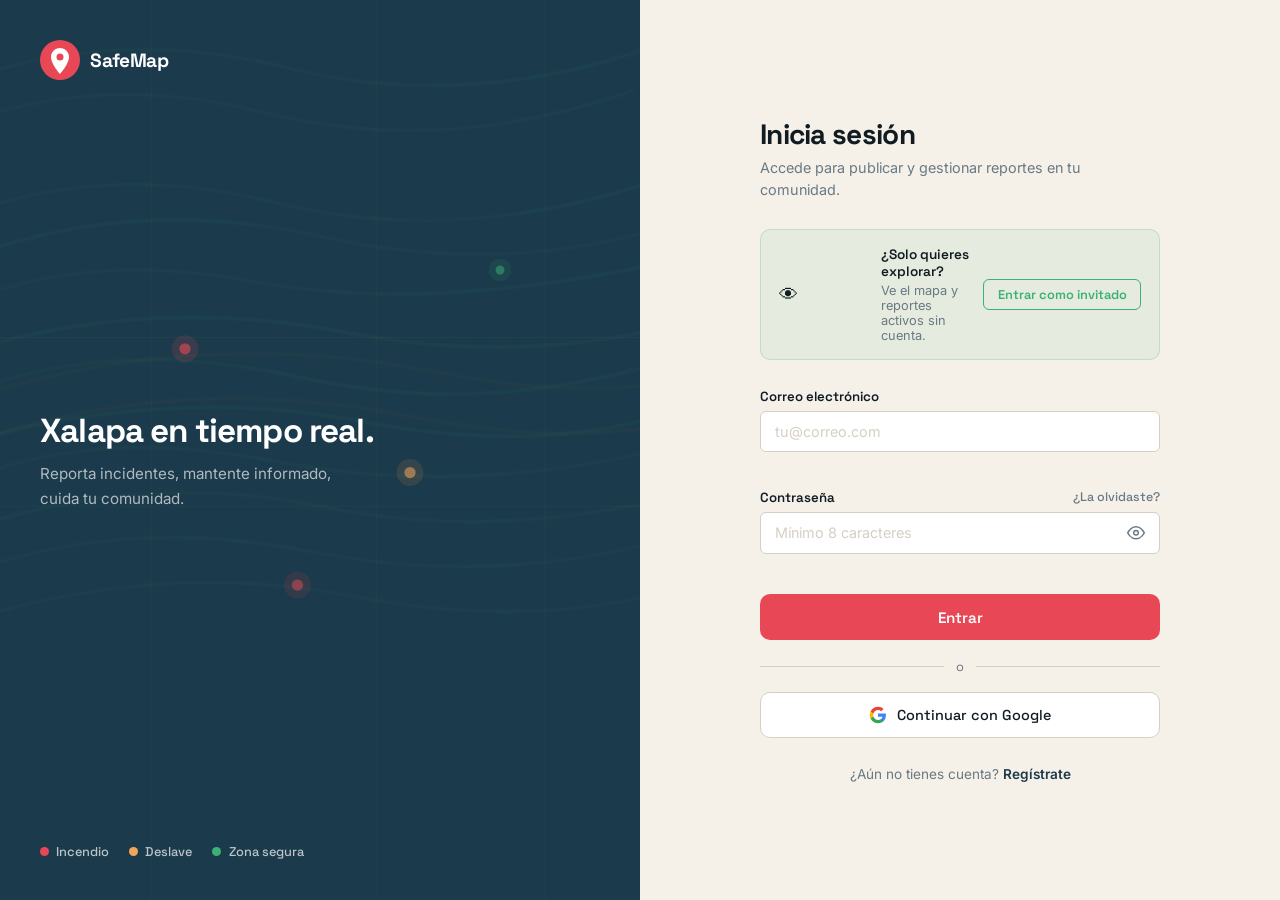
==== index.html @ 382a5846 "Primer commit: proyecto SafeMap" ====
<!DOCTYPE html>
<html lang="es">
<head>
  <meta charset="UTF-8" />
  <meta name="viewport" content="width=device-width, initial-scale=1.0" />
  <title>SafeMap — Xalapa</title>
  <link rel="preconnect" href="https://fonts.googleapis.com" />
  <link rel="preconnect" href="https://fonts.gstatic.com" crossorigin />
  <link href="https://fonts.googleapis.com/css2?family=Space+Grotesk:wght@400;500;600;700&family=Inter:wght@400;500&display=swap" rel="stylesheet" />
  <style>
:root{--navy:#1B3A4B;--sand:#F5F0E8;--alert:#E84855;--safe:#3BB273;--warn:#F2A65A;--moss:#6B8F71;--ink:#111C22;--muted:#697A84;--border:#D6CFC4;--white:#FFFFFF;--radius-sm:6px;--radius-md:10px;--radius-lg:16px;--font-ui:'Space Grotesk',system-ui,sans-serif;--font-body:'Inter',system-ui,sans-serif;--shadow-card:0 2px 12px rgba(27,58,75,.10),0 1px 3px rgba(27,58,75,.06)}
*,*::before,*::after{box-sizing:border-box;margin:0;padding:0}
html{font-size:16px;-webkit-font-smoothing:antialiased}
body{font-family:var(--font-body);background:var(--sand);color:var(--ink);min-height:100vh}
.auth-layout{display:grid;grid-template-columns:1fr 1fr;min-height:100vh}
.map-panel{position:relative;background:var(--navy);overflow:hidden;display:flex;flex-direction:column;justify-content:space-between;padding:2.5rem}
.map-bg{position:absolute;inset:0}
.topo-lines{width:100%;height:100%;object-fit:cover}
.map-panel-content{position:relative;z-index:1;display:flex;flex-direction:column;justify-content:space-between;height:100%;gap:2rem}
.brand-mark{display:flex;align-items:center;gap:.65rem}
.brand-name{font-family:var(--font-ui);font-weight:700;font-size:1.2rem;letter-spacing:-.02em;color:var(--white)}
.panel-tagline{flex:1;display:flex;flex-direction:column;justify-content:center;gap:.75rem}
.panel-tagline h1{font-family:var(--font-ui);font-size:clamp(1.8rem,2.6vw,2.6rem);font-weight:700;color:var(--white);line-height:1.15;letter-spacing:-.025em;max-width:18ch}
.panel-tagline p{font-size:.95rem;color:rgba(255,255,255,.65);max-width:32ch;line-height:1.6}
.incident-legend{display:flex;gap:1.25rem;flex-wrap:wrap}
.legend-item{display:flex;align-items:center;gap:.45rem;font-family:var(--font-ui);font-size:.8rem;font-weight:500;color:rgba(255,255,255,.7)}
.dot{width:9px;height:9px;border-radius:50%;flex-shrink:0}
.dot--red{background:var(--alert)}.dot--amber{background:var(--warn)}.dot--green{background:var(--safe)}
.form-panel{display:flex;align-items:center;justify-content:center;padding:3rem 2rem;background:var(--sand)}
.form-container{width:100%;max-width:400px;display:flex;flex-direction:column;gap:1.75rem}
.mobile-brand{display:none;align-items:center;gap:.6rem;margin-bottom:.25rem}
.mobile-brand .brand-name{color:var(--ink)}
.form-header{display:flex;flex-direction:column;gap:.4rem}
.form-header h2{font-family:var(--font-ui);font-size:1.75rem;font-weight:700;letter-spacing:-.025em;color:var(--ink);line-height:1.15}
.form-subtitle{font-size:.9rem;color:var(--muted);line-height:1.55;max-width:36ch}
.guest-banner{display:flex;align-items:center;gap:.85rem;padding:1rem 1.1rem;background:rgba(59,178,115,.08);border:1px solid rgba(59,178,115,.22);border-radius:var(--radius-md);flex-wrap:wrap}
.guest-icon{font-size:1.2rem;flex-shrink:0}
.guest-banner>div{flex:1;display:flex;flex-direction:column;gap:.15rem}
.guest-banner strong{font-family:var(--font-ui);font-size:.85rem;font-weight:600;color:var(--ink)}
.guest-banner span{font-size:.8rem;color:var(--muted)}
.btn-guest{font-family:var(--font-ui);font-size:.8rem;font-weight:600;color:var(--safe);text-decoration:none;padding:.4rem .85rem;border:1.5px solid var(--safe);border-radius:var(--radius-sm);white-space:nowrap;transition:background .15s,color .15s}
.btn-guest:hover{background:var(--safe);color:var(--white)}
.auth-form{display:flex;flex-direction:column;gap:1.1rem}
.field-group{display:flex;flex-direction:column;gap:.4rem}
.field-group label{font-family:var(--font-ui);font-size:.83rem;font-weight:600;color:var(--ink);display:flex;justify-content:space-between;align-items:center}
.forgot-link{font-size:.78rem;font-weight:500;color:var(--muted);text-decoration:none}
.forgot-link:hover{color:var(--navy);text-decoration:underline}
.field-group input{font-family:var(--font-body);font-size:.9rem;color:var(--ink);background:var(--white);border:1.5px solid var(--border);border-radius:var(--radius-sm);padding:.7rem .9rem;width:100%;transition:border-color .15s,box-shadow .15s;outline:none}
.field-group input::placeholder{color:var(--border)}
.field-group input:focus{border-color:var(--navy);box-shadow:0 0 0 3px rgba(27,58,75,.12)}
.field-group input.is-error{border-color:var(--alert);box-shadow:0 0 0 3px rgba(232,72,85,.1)}
.field-error{font-size:.78rem;color:var(--alert);min-height:1em}
.password-wrap{position:relative}
.password-wrap input{padding-right:2.8rem}
.toggle-pass{position:absolute;right:.75rem;top:50%;transform:translateY(-50%);background:none;border:none;cursor:pointer;color:var(--muted);display:flex;align-items:center;padding:.2rem;border-radius:var(--radius-sm);transition:color .15s}
.toggle-pass:hover{color:var(--navy)}
.btn-primary{font-family:var(--font-ui);font-size:.95rem;font-weight:600;color:var(--white);background:var(--alert);border:none;border-radius:var(--radius-md);padding:.85rem 1.5rem;width:100%;cursor:pointer;display:flex;align-items:center;justify-content:center;gap:.5rem;transition:background .15s,transform .1s;margin-top:.25rem}
.btn-primary:hover{background:#d13744}
.btn-primary:active{transform:scale(.98)}
.btn-primary:disabled{opacity:.6;cursor:not-allowed;transform:none}
.btn-text{flex:1}
.spin{animation:rotate .8s linear infinite}
@keyframes rotate{from{transform:rotate(0deg)}to{transform:rotate(360deg)}}
.divider{display:flex;align-items:center;gap:.75rem;font-size:.8rem}
.divider::before,.divider::after{content:'';flex:1;height:1px;background:var(--border)}
.divider span{color:var(--muted);font-family:var(--font-ui)}
.btn-google{font-family:var(--font-ui);font-size:.9rem;font-weight:500;color:var(--ink);background:var(--white);border:1.5px solid var(--border);border-radius:var(--radius-md);padding:.8rem 1.5rem;width:100%;cursor:pointer;display:flex;align-items:center;justify-content:center;gap:.65rem;transition:border-color .15s,box-shadow .15s}
.btn-google:hover{border-color:var(--navy);box-shadow:var(--shadow-card)}
.register-prompt{font-size:.85rem;color:var(--muted);text-align:center}
.register-prompt a{color:var(--navy);font-weight:600;text-decoration:none}
.register-prompt a:hover{text-decoration:underline}
@media(max-width:768px){.auth-layout{grid-template-columns:1fr}.map-panel{display:none}.mobile-brand{display:flex}.form-panel{padding:2.5rem 1.5rem;align-items:flex-start}.form-container{max-width:100%;padding-top:1rem}}
@media(prefers-reduced-motion:reduce){.spin{animation:none}*{transition:none!important}}
  </style>
</head>
<body>
  <div class="auth-layout">
    <div class="map-panel" aria-hidden="true">
      <div class="map-bg">
        <svg class="topo-lines" viewBox="0 0 600 800" preserveAspectRatio="xMidYMid slice" xmlns="http://www.w3.org/2000/svg">
          <defs><filter id="bs"><feGaussianBlur stdDeviation="1.2"/></filter></defs>
          <g filter="url(#bs)" stroke="#3BB273" stroke-width="1" fill="none" opacity="0.18">
            <path d="M-40,200 Q100,140 260,180 T600,160"/><path d="M-40,240 Q120,170 300,210 T640,190"/>
            <path d="M-40,280 Q80,220 240,250 T620,230"/><path d="M-40,320 Q140,260 320,295 T660,275"/>
            <path d="M-40,360 Q100,295 280,335 T640,310"/><path d="M-40,400 Q160,340 340,375 T660,350"/>
            <path d="M-40,440 Q80,375 260,410 T640,390"/><path d="M-40,480 Q130,415 300,450 T660,430"/>
            <path d="M-40,520 Q110,455 290,490 T640,470"/><path d="M-40,560 Q150,495 330,530 T660,510"/>
            <path d="M-40,120 Q90,60 250,100 T580,80"/><path d="M-40,80 Q110,20 270,60 T600,40"/>
          </g>
          <g filter="url(#bs)" stroke="#F2A65A" stroke-width="0.8" fill="none" opacity="0.12">
            <path d="M0,350 Q200,290 400,330 T700,305"/><path d="M0,390 Q180,330 380,370 T700,345"/>
          </g>
          <circle cx="180" cy="310" r="5" fill="#E84855" opacity="0.6"/><circle cx="180" cy="310" r="12" fill="#E84855" opacity="0.15"/>
          <circle cx="380" cy="420" r="5" fill="#F2A65A" opacity="0.55"/><circle cx="380" cy="420" r="12" fill="#F2A65A" opacity="0.12"/>
          <circle cx="280" cy="520" r="5" fill="#E84855" opacity="0.5"/><circle cx="280" cy="520" r="12" fill="#E84855" opacity="0.12"/>
          <circle cx="460" cy="240" r="4" fill="#3BB273" opacity="0.5"/><circle cx="460" cy="240" r="10" fill="#3BB273" opacity="0.1"/>
          <g stroke="#6B8F71" stroke-width="0.6" opacity="0.1">
            <line x1="0" y1="300" x2="600" y2="300"/><line x1="0" y1="450" x2="600" y2="450"/>
            <line x1="150" y1="0" x2="150" y2="800"/><line x1="350" y1="0" x2="350" y2="800"/><line x1="500" y1="0" x2="500" y2="800"/>
          </g>
        </svg>
      </div>
      <div class="map-panel-content">
        <div class="brand-mark">
          <svg width="40" height="40" viewBox="0 0 40 40" fill="none"><circle cx="20" cy="20" r="20" fill="#E84855"/><path d="M20 8C15.03 8 11 12.03 11 17c0 7 9 17 9 17s9-10 9-17c0-4.97-4.03-9-9-9zm0 12.5a3.5 3.5 0 110-7 3.5 3.5 0 010 7z" fill="white"/></svg>
          <span class="brand-name">SafeMap</span>
        </div>
        <div class="panel-tagline">
          <h1>Xalapa en tiempo real.</h1>
          <p>Reporta incidentes, mantente informado, cuida tu comunidad.</p>
        </div>
        <div class="incident-legend">
          <div class="legend-item"><span class="dot dot--red"></span><span>Incendio</span></div>
          <div class="legend-item"><span class="dot dot--amber"></span><span>Deslave</span></div>
          <div class="legend-item"><span class="dot dot--green"></span><span>Zona segura</span></div>
        </div>
      </div>
    </div>

    <div class="form-panel">
      <div class="form-container">
        <div class="form-header">
          <div class="mobile-brand">
            <svg width="28" height="28" viewBox="0 0 40 40" fill="none"><circle cx="20" cy="20" r="20" fill="#E84855"/><path d="M20 8C15.03 8 11 12.03 11 17c0 7 9 17 9 17s9-10 9-17c0-4.97-4.03-9-9-9zm0 12.5a3.5 3.5 0 110-7 3.5 3.5 0 010 7z" fill="white"/></svg>
            <span class="brand-name">SafeMap</span>
          </div>
          <h2>Inicia sesión</h2>
          <p class="form-subtitle">Accede para publicar y gestionar reportes en tu comunidad.</p>
        </div>
        <div class="guest-banner">
          <div class="guest-icon">👁</div>
          <div>
            <strong>¿Solo quieres explorar?</strong>
            <span>Ve el mapa y reportes activos sin cuenta.</span>
          </div>
          <a href="map.html" class="btn-guest">Entrar como invitado</a>
        </div>
        <form class="auth-form" id="loginForm" novalidate>
          <div class="field-group">
            <label for="email">Correo electrónico</label>
            <input type="email" id="email" name="email" placeholder="tu@correo.com" autocomplete="email" required />
            <span class="field-error" id="emailError"></span>
          </div>
          <div class="field-group">
            <label for="password">Contraseña <a href="#" class="forgot-link">¿La olvidaste?</a></label>
            <div class="password-wrap">
              <input type="password" id="password" name="password" placeholder="Mínimo 8 caracteres" autocomplete="current-password" required minlength="8" />
              <button type="button" class="toggle-pass" id="togglePass" aria-label="Mostrar contraseña">
                <svg id="eyeIcon" width="18" height="18" viewBox="0 0 24 24" fill="none" stroke="currentColor" stroke-width="2">
                  <path d="M1 12s4-8 11-8 11 8 11 8-4 8-11 8-11-8-11-8z"/><circle cx="12" cy="12" r="3"/>
                </svg>
              </button>
            </div>
            <span class="field-error" id="passwordError"></span>
          </div>
          <button type="submit" class="btn-primary" id="submitBtn">
            <span class="btn-text">Entrar</span>
            <span class="btn-loader" hidden>
              <svg width="18" height="18" viewBox="0 0 24 24" fill="none" stroke="currentColor" stroke-width="2.5" class="spin">
                <path d="M12 2v4M12 18v4M4.93 4.93l2.83 2.83M16.24 16.24l2.83 2.83M2 12h4M18 12h4M4.93 19.07l2.83-2.83M16.24 7.76l2.83-2.83"/>
              </svg>
            </span>
          </button>
          <div class="divider"><span>o</span></div>
          <button type="button" class="btn-google" id="googleBtn">
            <svg width="18" height="18" viewBox="0 0 24 24" fill="none"><path d="M22.56 12.25c0-.78-.07-1.53-.2-2.25H12v4.26h5.92c-.26 1.37-1.04 2.53-2.21 3.31v2.77h3.57c2.08-1.92 3.28-4.74 3.28-8.09z" fill="#4285F4"/><path d="M12 23c2.97 0 5.46-.98 7.28-2.66l-3.57-2.77c-.98.66-2.23 1.06-3.71 1.06-2.86 0-5.29-1.93-6.16-4.53H2.18v2.84C3.99 20.53 7.7 23 12 23z" fill="#34A853"/><path d="M5.84 14.09c-.22-.66-.35-1.36-.35-2.09s.13-1.43.35-2.09V7.07H2.18C1.43 8.55 1 10.22 1 12s.43 3.45 1.18 4.93l3.66-2.84z" fill="#FBBC05"/><path d="M12 5.38c1.62 0 3.06.56 4.21 1.64l3.15-3.15C17.45 2.09 14.97 1 12 1 7.7 1 3.99 3.47 2.18 7.07l3.66 2.84c.87-2.6 3.3-4.53 6.16-4.53z" fill="#EA4335"/></svg>
            Continuar con Google
          </button>
        </form>
        <p class="register-prompt">¿Aún no tienes cuenta? <a href="register.html">Regístrate</a></p>
      </div>
    </div>
  </div>
  <script>
const form=document.getElementById('loginForm'),emailInput=document.getElementById('email'),passInput=document.getElementById('password'),emailError=document.getElementById('emailError'),passError=document.getElementById('passwordError'),submitBtn=document.getElementById('submitBtn'),btnText=submitBtn.querySelector('.btn-text'),btnLoader=submitBtn.querySelector('.btn-loader'),togglePass=document.getElementById('togglePass'),eyeIcon=document.getElementById('eyeIcon'),googleBtn=document.getElementById('googleBtn');
togglePass.addEventListener('click',()=>{const h=passInput.type==='password';passInput.type=h?'text':'password';eyeIcon.innerHTML=h?`<path d="M17.94 17.94A10.07 10.07 0 0112 20c-7 0-11-8-11-8a18.45 18.45 0 015.06-5.94"/><path d="M9.9 4.24A9.12 9.12 0 0112 4c7 0 11 8 11 8a18.5 18.5 0 01-2.16 3.19"/><line x1="1" y1="1" x2="23" y2="23"/>`:`<path d="M1 12s4-8 11-8 11 8 11 8-4 8-11 8-11-8-11-8z"/><circle cx="12" cy="12" r="3"/>`});
emailInput.addEventListener('blur',validateEmail);passInput.addEventListener('blur',validatePass);
emailInput.addEventListener('input',()=>{if(emailInput.classList.contains('is-error'))validateEmail()});
passInput.addEventListener('input',()=>{if(passInput.classList.contains('is-error'))validatePass()});
function validateEmail(){const v=emailInput.value.trim(),re=/^[^\s@]+@[^\s@]+\.[^\s@]+$/;if(!v){setErr(emailInput,emailError,'Ingresa tu correo electrónico.');return false}if(!re.test(v)){setErr(emailInput,emailError,'Formato de correo no válido.');return false}clearErr(emailInput,emailError);return true}
function validatePass(){const v=passInput.value;if(!v){setErr(passInput,passError,'Ingresa tu contraseña.');return false}if(v.length<8){setErr(passInput,passError,'Mínimo 8 caracteres.');return false}clearErr(passInput,passError);return true}
function setErr(i,e,m){i.classList.add('is-error');e.textContent=m}
function clearErr(i,e){i.classList.remove('is-error');e.textContent=''}
form.addEventListener('submit',async e=>{e.preventDefault();if(!validateEmail()||!validatePass())return;submitBtn.disabled=true;btnText.hidden=true;btnLoader.hidden=false;await new Promise(r=>setTimeout(r,1400));window.location.href='map.html'});
googleBtn.addEventListener('click',()=>alert('Integración con Google próximamente.'));
  </script>
</body>
</html>
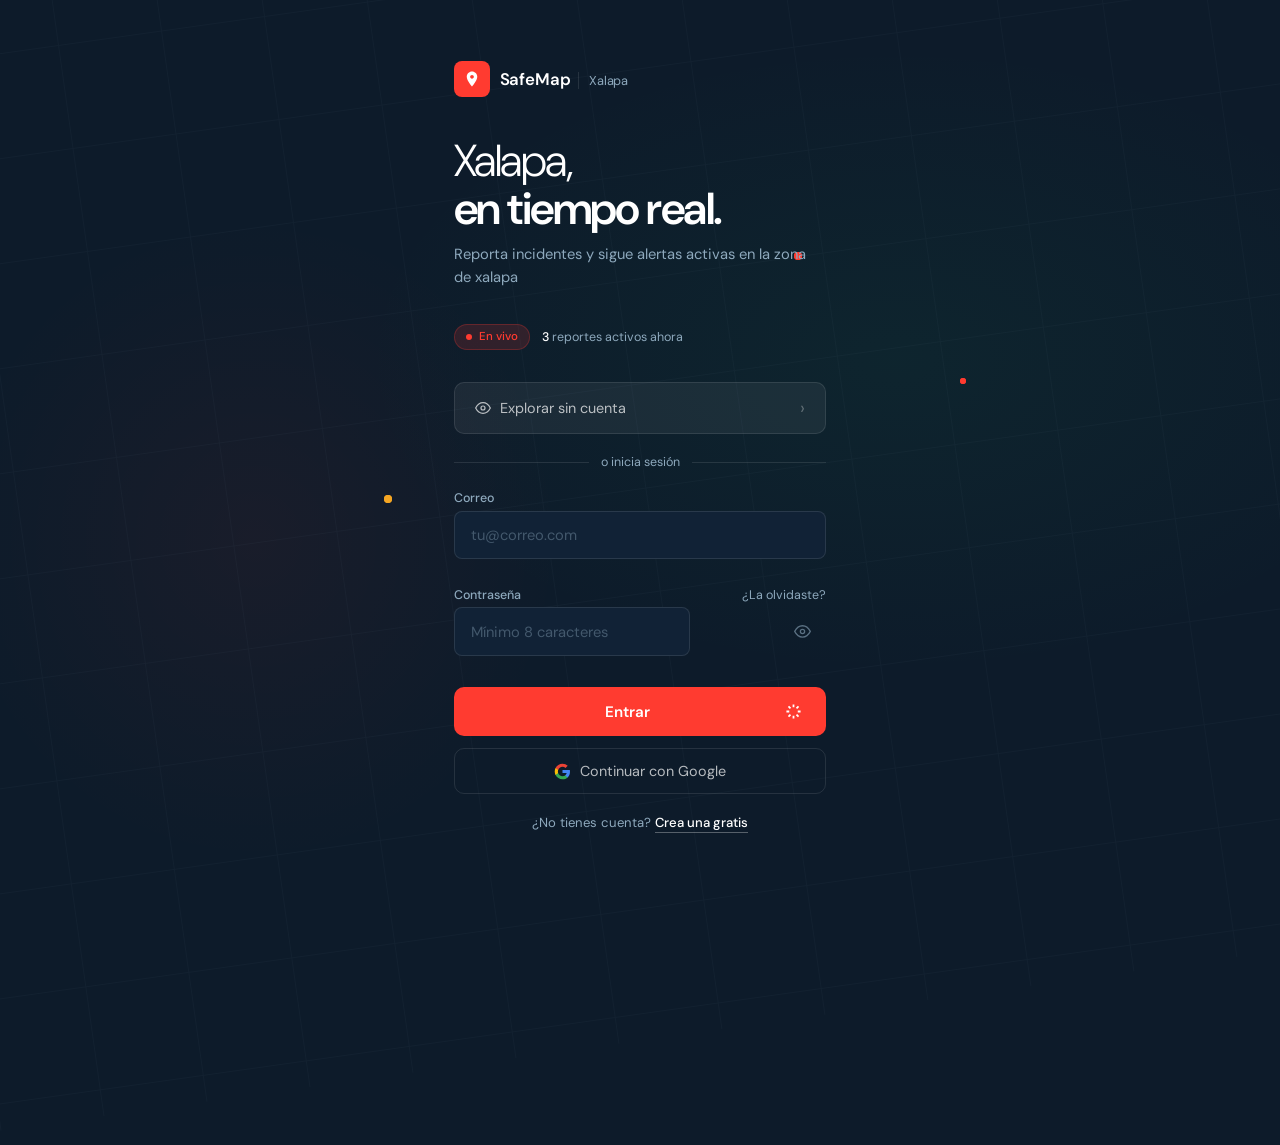
==== commit ef264364: "Primer commit: proyecto SafeMap" ====
--- a/index.html
+++ b/index.html
@@ -1,188 +1,340 @@
 <!DOCTYPE html>
 <html lang="es">
 <head>
-  <meta charset="UTF-8" />
-  <meta name="viewport" content="width=device-width, initial-scale=1.0" />
-  <title>SafeMap — Xalapa</title>
-  <link rel="preconnect" href="https://fonts.googleapis.com" />
-  <link rel="preconnect" href="https://fonts.gstatic.com" crossorigin />
-  <link href="https://fonts.googleapis.com/css2?family=Space+Grotesk:wght@400;500;600;700&family=Inter:wght@400;500&display=swap" rel="stylesheet" />
-  <style>
-:root{--navy:#1B3A4B;--sand:#F5F0E8;--alert:#E84855;--safe:#3BB273;--warn:#F2A65A;--moss:#6B8F71;--ink:#111C22;--muted:#697A84;--border:#D6CFC4;--white:#FFFFFF;--radius-sm:6px;--radius-md:10px;--radius-lg:16px;--font-ui:'Space Grotesk',system-ui,sans-serif;--font-body:'Inter',system-ui,sans-serif;--shadow-card:0 2px 12px rgba(27,58,75,.10),0 1px 3px rgba(27,58,75,.06)}
+<meta charset="UTF-8"/>
+<meta name="viewport" content="width=device-width, initial-scale=1.0"/>
+<title>SafeMap</title>
+<link rel="preconnect" href="https://fonts.googleapis.com"/>
+<link rel="preconnect" href="https://fonts.gstatic.com" crossorigin/>
+<link href="https://fonts.googleapis.com/css2?family=DM+Sans:ital,opsz,wght@0,9..40,300;0,9..40,400;0,9..40,500;0,9..40,600;1,9..40,400&display=swap" rel="stylesheet"/>
+<style>
 *,*::before,*::after{box-sizing:border-box;margin:0;padding:0}
-html{font-size:16px;-webkit-font-smoothing:antialiased}
-body{font-family:var(--font-body);background:var(--sand);color:var(--ink);min-height:100vh}
-.auth-layout{display:grid;grid-template-columns:1fr 1fr;min-height:100vh}
-.map-panel{position:relative;background:var(--navy);overflow:hidden;display:flex;flex-direction:column;justify-content:space-between;padding:2.5rem}
-.map-bg{position:absolute;inset:0}
-.topo-lines{width:100%;height:100%;object-fit:cover}
-.map-panel-content{position:relative;z-index:1;display:flex;flex-direction:column;justify-content:space-between;height:100%;gap:2rem}
-.brand-mark{display:flex;align-items:center;gap:.65rem}
-.brand-name{font-family:var(--font-ui);font-weight:700;font-size:1.2rem;letter-spacing:-.02em;color:var(--white)}
-.panel-tagline{flex:1;display:flex;flex-direction:column;justify-content:center;gap:.75rem}
-.panel-tagline h1{font-family:var(--font-ui);font-size:clamp(1.8rem,2.6vw,2.6rem);font-weight:700;color:var(--white);line-height:1.15;letter-spacing:-.025em;max-width:18ch}
-.panel-tagline p{font-size:.95rem;color:rgba(255,255,255,.65);max-width:32ch;line-height:1.6}
-.incident-legend{display:flex;gap:1.25rem;flex-wrap:wrap}
-.legend-item{display:flex;align-items:center;gap:.45rem;font-family:var(--font-ui);font-size:.8rem;font-weight:500;color:rgba(255,255,255,.7)}
-.dot{width:9px;height:9px;border-radius:50%;flex-shrink:0}
-.dot--red{background:var(--alert)}.dot--amber{background:var(--warn)}.dot--green{background:var(--safe)}
-.form-panel{display:flex;align-items:center;justify-content:center;padding:3rem 2rem;background:var(--sand)}
-.form-container{width:100%;max-width:400px;display:flex;flex-direction:column;gap:1.75rem}
-.mobile-brand{display:none;align-items:center;gap:.6rem;margin-bottom:.25rem}
-.mobile-brand .brand-name{color:var(--ink)}
-.form-header{display:flex;flex-direction:column;gap:.4rem}
-.form-header h2{font-family:var(--font-ui);font-size:1.75rem;font-weight:700;letter-spacing:-.025em;color:var(--ink);line-height:1.15}
-.form-subtitle{font-size:.9rem;color:var(--muted);line-height:1.55;max-width:36ch}
-.guest-banner{display:flex;align-items:center;gap:.85rem;padding:1rem 1.1rem;background:rgba(59,178,115,.08);border:1px solid rgba(59,178,115,.22);border-radius:var(--radius-md);flex-wrap:wrap}
-.guest-icon{font-size:1.2rem;flex-shrink:0}
-.guest-banner>div{flex:1;display:flex;flex-direction:column;gap:.15rem}
-.guest-banner strong{font-family:var(--font-ui);font-size:.85rem;font-weight:600;color:var(--ink)}
-.guest-banner span{font-size:.8rem;color:var(--muted)}
-.btn-guest{font-family:var(--font-ui);font-size:.8rem;font-weight:600;color:var(--safe);text-decoration:none;padding:.4rem .85rem;border:1.5px solid var(--safe);border-radius:var(--radius-sm);white-space:nowrap;transition:background .15s,color .15s}
-.btn-guest:hover{background:var(--safe);color:var(--white)}
-.auth-form{display:flex;flex-direction:column;gap:1.1rem}
-.field-group{display:flex;flex-direction:column;gap:.4rem}
-.field-group label{font-family:var(--font-ui);font-size:.83rem;font-weight:600;color:var(--ink);display:flex;justify-content:space-between;align-items:center}
-.forgot-link{font-size:.78rem;font-weight:500;color:var(--muted);text-decoration:none}
-.forgot-link:hover{color:var(--navy);text-decoration:underline}
-.field-group input{font-family:var(--font-body);font-size:.9rem;color:var(--ink);background:var(--white);border:1.5px solid var(--border);border-radius:var(--radius-sm);padding:.7rem .9rem;width:100%;transition:border-color .15s,box-shadow .15s;outline:none}
-.field-group input::placeholder{color:var(--border)}
-.field-group input:focus{border-color:var(--navy);box-shadow:0 0 0 3px rgba(27,58,75,.12)}
-.field-group input.is-error{border-color:var(--alert);box-shadow:0 0 0 3px rgba(232,72,85,.1)}
-.field-error{font-size:.78rem;color:var(--alert);min-height:1em}
-.password-wrap{position:relative}
-.password-wrap input{padding-right:2.8rem}
-.toggle-pass{position:absolute;right:.75rem;top:50%;transform:translateY(-50%);background:none;border:none;cursor:pointer;color:var(--muted);display:flex;align-items:center;padding:.2rem;border-radius:var(--radius-sm);transition:color .15s}
-.toggle-pass:hover{color:var(--navy)}
-.btn-primary{font-family:var(--font-ui);font-size:.95rem;font-weight:600;color:var(--white);background:var(--alert);border:none;border-radius:var(--radius-md);padding:.85rem 1.5rem;width:100%;cursor:pointer;display:flex;align-items:center;justify-content:center;gap:.5rem;transition:background .15s,transform .1s;margin-top:.25rem}
-.btn-primary:hover{background:#d13744}
-.btn-primary:active{transform:scale(.98)}
-.btn-primary:disabled{opacity:.6;cursor:not-allowed;transform:none}
-.btn-text{flex:1}
-.spin{animation:rotate .8s linear infinite}
-@keyframes rotate{from{transform:rotate(0deg)}to{transform:rotate(360deg)}}
-.divider{display:flex;align-items:center;gap:.75rem;font-size:.8rem}
-.divider::before,.divider::after{content:'';flex:1;height:1px;background:var(--border)}
-.divider span{color:var(--muted);font-family:var(--font-ui)}
-.btn-google{font-family:var(--font-ui);font-size:.9rem;font-weight:500;color:var(--ink);background:var(--white);border:1.5px solid var(--border);border-radius:var(--radius-md);padding:.8rem 1.5rem;width:100%;cursor:pointer;display:flex;align-items:center;justify-content:center;gap:.65rem;transition:border-color .15s,box-shadow .15s}
-.btn-google:hover{border-color:var(--navy);box-shadow:var(--shadow-card)}
-.register-prompt{font-size:.85rem;color:var(--muted);text-align:center}
-.register-prompt a{color:var(--navy);font-weight:600;text-decoration:none}
-.register-prompt a:hover{text-decoration:underline}
-@media(max-width:768px){.auth-layout{grid-template-columns:1fr}.map-panel{display:none}.mobile-brand{display:flex}.form-panel{padding:2.5rem 1.5rem;align-items:flex-start}.form-container{max-width:100%;padding-top:1rem}}
-@media(prefers-reduced-motion:reduce){.spin{animation:none}*{transition:none!important}}
-  </style>
+html,body{height:100%;font-family:'DM Sans',system-ui,sans-serif;-webkit-font-smoothing:antialiased}
+
+:root{
+  --night:#0D1B2A;
+  --night2:#112236;
+  --night3:#1A3350;
+  --red:#FF3B30;
+  --red-dim:rgba(255,59,48,.15);
+  --green:#1EBF72;
+  --amber:#F5A623;
+  --sky:#8EA9BD;
+  --white:#FFFFFF;
+  --white70:rgba(255,255,255,.70);
+  --white30:rgba(255,255,255,.30);
+  --white10:rgba(255,255,255,.10);
+  --white06:rgba(255,255,255,.06);
+}
+
+body{background:var(--night);color:var(--white);min-height:100vh;display:flex;flex-direction:column;align-items:center;justify-content:center;position:relative;overflow:hidden}
+
+/* ── Fondo: mapa blur ── */
+.map-blur-bg{
+  position:absolute;inset:0;z-index:0;
+  background:
+    radial-gradient(ellipse 60% 50% at 70% 40%, rgba(30,191,114,.06) 0%, transparent 70%),
+    radial-gradient(ellipse 40% 60% at 20% 60%, rgba(255,59,48,.05) 0%, transparent 60%),
+    var(--night);
+}
+
+/* Puntos de incidente animados */
+.pulse-dot{
+  position:absolute;border-radius:50%;
+  animation:pulse-ring 3s ease-out infinite;
+}
+.pulse-dot::before{
+  content:'';position:absolute;inset:0;border-radius:50%;
+  animation:pulse-fill 3s ease-out infinite;
+}
+.pd-1{width:8px;height:8px;top:28%;left:62%;background:var(--red);animation-delay:0s}
+.pd-1::before{background:var(--red)}
+.pd-2{width:8px;height:8px;top:55%;left:30%;background:var(--amber);animation-delay:1.2s}
+.pd-2::before{background:var(--amber)}
+.pd-3{width:6px;height:6px;top:42%;left:75%;background:var(--red);animation-delay:2.1s}
+.pd-3::before{background:var(--red)}
+
+@keyframes pulse-ring{
+  0%{box-shadow:0 0 0 0 currentColor}
+  70%{box-shadow:0 0 0 18px transparent}
+  100%{box-shadow:0 0 0 0 transparent}
+}
+.pd-1{box-shadow:0 0 0 0 rgba(255,59,48,.5)}
+.pd-2{box-shadow:0 0 0 0 rgba(245,166,35,.5)}
+.pd-3{box-shadow:0 0 0 0 rgba(255,59,48,.5)}
+
+/* Líneas de calle abstractas */
+.street-lines{
+  position:absolute;inset:0;z-index:0;opacity:.04;
+  background-image:
+    linear-gradient(90deg,var(--sky) 1px,transparent 1px),
+    linear-gradient(0deg,var(--sky) 1px,transparent 1px);
+  background-size:80px 80px;
+  transform:rotate(-8deg) scale(1.3);
+}
+
+/* ── Contenido principal ── */
+.page{
+  position:relative;z-index:1;
+  width:100%;max-width:420px;
+  padding:2rem 1.5rem 2.5rem;
+  display:flex;flex-direction:column;
+  gap:0;
+}
+
+/* ── Logo / marca ── */
+.brand{
+  display:flex;align-items:center;gap:.6rem;
+  margin-bottom:2.5rem;
+}
+.brand-icon{
+  width:36px;height:36px;background:var(--red);
+  border-radius:8px;display:flex;align-items:center;justify-content:center;
+  flex-shrink:0;
+}
+.brand-name{
+  font-size:1.05rem;font-weight:600;letter-spacing:-.01em;color:var(--white);
+}
+.brand-loc{
+  margin-left:.5rem;font-size:.8rem;font-weight:400;
+  color:var(--sky);border-left:1px solid var(--white10);padding-left:.6rem;
+}
+
+/* ── Titular ── */
+.hero-title{
+  font-size:clamp(2rem,7vw,2.8rem);
+  font-weight:300;
+  letter-spacing:-.035em;
+  line-height:1.08;
+  color:var(--white);
+  margin-bottom:.6rem;
+}
+.hero-title strong{font-weight:600}
+.hero-sub{
+  font-size:.92rem;color:var(--sky);
+  line-height:1.55;margin-bottom:2.2rem;
+}
+
+/* ── Live badge ── */
+.live-row{
+  display:flex;align-items:center;gap:.75rem;
+  margin-bottom:2rem;
+}
+.live-badge{
+  display:inline-flex;align-items:center;gap:.4rem;
+  background:var(--red-dim);border:1px solid rgba(255,59,48,.25);
+  border-radius:999px;padding:.28rem .7rem;
+  font-size:.72rem;font-weight:500;color:var(--red);
+}
+.live-dot{width:6px;height:6px;background:var(--red);border-radius:50%;animation:blink 1.2s ease-in-out infinite}
+@keyframes blink{0%,100%{opacity:1}50%{opacity:.3}}
+.live-stats{font-size:.78rem;color:var(--sky)}
+.live-stats b{color:var(--white);font-weight:500}
+
+/* ── Botón invitado ── */
+.btn-guest-full{
+  width:100%;
+  background:var(--white06);
+  border:1px solid var(--white10);
+  border-radius:10px;
+  padding:.88rem 1.25rem;
+  color:var(--white70);
+  font-family:'DM Sans',system-ui,sans-serif;
+  font-size:.9rem;font-weight:400;
+  cursor:pointer;text-align:left;
+  display:flex;align-items:center;justify-content:space-between;
+  text-decoration:none;
+  transition:background .15s,border-color .15s;
+  margin-bottom:1.25rem;
+}
+.btn-guest-full:hover{background:var(--white10);border-color:var(--white30)}
+.btn-guest-full span{display:flex;align-items:center;gap:.55rem}
+.btn-guest-arrow{color:var(--white30);font-size:1.1rem}
+
+/* ── Divisor ── */
+.divider{
+  display:flex;align-items:center;gap:.75rem;
+  margin-bottom:1.25rem;
+}
+.divider::before,.divider::after{content:'';flex:1;height:1px;background:var(--white10)}
+.divider span{font-size:.78rem;color:var(--sky);white-space:nowrap}
+
+/* ── Form ── */
+.form{display:flex;flex-direction:column;gap:.75rem}
+
+.field{display:flex;flex-direction:column;gap:.3rem}
+.field label{
+  font-size:.78rem;font-weight:500;color:var(--sky);
+  display:flex;justify-content:space-between;
+}
+.field-forgot{font-weight:400;color:var(--sky);text-decoration:none;font-size:.78rem;transition:color .12s}
+.field-forgot:hover{color:var(--white)}
+
+.field input{
+  background:var(--night2);
+  border:1px solid var(--white10);
+  border-radius:8px;
+  padding:.82rem 1rem;
+  font-family:'DM Sans',system-ui,sans-serif;
+  font-size:.92rem;color:var(--white);
+  outline:none;transition:border-color .15s,box-shadow .15s;
+  -webkit-appearance:none;
+}
+.field input::placeholder{color:rgba(142,169,189,.4)}
+.field input:focus{border-color:rgba(255,255,255,.3);box-shadow:0 0 0 3px rgba(255,255,255,.05)}
+.field input.err{border-color:rgba(255,59,48,.5);box-shadow:0 0 0 3px rgba(255,59,48,.08)}
+
+.pw-wrap{position:relative}
+.pw-wrap input{padding-right:2.8rem}
+.pw-toggle{
+  position:absolute;right:.85rem;top:50%;transform:translateY(-50%);
+  background:none;border:none;cursor:pointer;
+  color:rgba(142,169,189,.6);display:flex;padding:.1rem;
+  border-radius:4px;transition:color .12s;
+}
+.pw-toggle:hover{color:var(--white)}
+
+.field-err{font-size:.75rem;color:var(--red);min-height:.9em}
+
+/* ── Botón principal ── */
+.btn-main{
+  width:100%;background:var(--red);border:none;border-radius:10px;
+  padding:.9rem 1.5rem;
+  font-family:'DM Sans',system-ui,sans-serif;
+  font-size:.95rem;font-weight:600;color:var(--white);
+  cursor:pointer;margin-top:.25rem;
+  display:flex;align-items:center;justify-content:center;gap:.5rem;
+  transition:background .15s,transform .1s;
+  position:relative;overflow:hidden;
+}
+.btn-main:hover{background:#e02d22}
+.btn-main:active{transform:scale(.98)}
+.btn-main:disabled{opacity:.55;cursor:not-allowed;transform:none}
+.btn-main-text{flex:1;text-align:center}
+
+.spin{animation:rot .8s linear infinite}
+@keyframes rot{to{transform:rotate(360deg)}}
+
+/* ── Google ── */
+.btn-google{
+  width:100%;background:transparent;
+  border:1px solid var(--white10);border-radius:10px;
+  padding:.82rem 1.5rem;
+  font-family:'DM Sans',system-ui,sans-serif;
+  font-size:.9rem;font-weight:400;color:var(--white70);
+  cursor:pointer;display:flex;align-items:center;justify-content:center;gap:.6rem;
+  transition:background .15s,border-color .15s;
+}
+.btn-google:hover{background:var(--white06);border-color:var(--white30)}
+
+/* ── Registro ── */
+.register-link{
+  text-align:center;font-size:.82rem;color:var(--sky);
+  margin-top:1.25rem;
+}
+.register-link a{color:var(--white);font-weight:500;text-decoration:none;border-bottom:1px solid var(--white30);padding-bottom:1px}
+.register-link a:hover{border-color:var(--white)}
+
+/* ── Responsive ── */
+@media(max-width:480px){
+  .page{padding:1.75rem 1.25rem 2rem}
+  .hero-title{font-size:2rem}
+}
+@media(prefers-reduced-motion:reduce){
+  *{animation:none!important;transition:none!important}
+}
+</style>
 </head>
 <body>
-  <div class="auth-layout">
-    <div class="map-panel" aria-hidden="true">
-      <div class="map-bg">
-        <svg class="topo-lines" viewBox="0 0 600 800" preserveAspectRatio="xMidYMid slice" xmlns="http://www.w3.org/2000/svg">
-          <defs><filter id="bs"><feGaussianBlur stdDeviation="1.2"/></filter></defs>
-          <g filter="url(#bs)" stroke="#3BB273" stroke-width="1" fill="none" opacity="0.18">
-            <path d="M-40,200 Q100,140 260,180 T600,160"/><path d="M-40,240 Q120,170 300,210 T640,190"/>
-            <path d="M-40,280 Q80,220 240,250 T620,230"/><path d="M-40,320 Q140,260 320,295 T660,275"/>
-            <path d="M-40,360 Q100,295 280,335 T640,310"/><path d="M-40,400 Q160,340 340,375 T660,350"/>
-            <path d="M-40,440 Q80,375 260,410 T640,390"/><path d="M-40,480 Q130,415 300,450 T660,430"/>
-            <path d="M-40,520 Q110,455 290,490 T640,470"/><path d="M-40,560 Q150,495 330,530 T660,510"/>
-            <path d="M-40,120 Q90,60 250,100 T580,80"/><path d="M-40,80 Q110,20 270,60 T600,40"/>
-          </g>
-          <g filter="url(#bs)" stroke="#F2A65A" stroke-width="0.8" fill="none" opacity="0.12">
-            <path d="M0,350 Q200,290 400,330 T700,305"/><path d="M0,390 Q180,330 380,370 T700,345"/>
-          </g>
-          <circle cx="180" cy="310" r="5" fill="#E84855" opacity="0.6"/><circle cx="180" cy="310" r="12" fill="#E84855" opacity="0.15"/>
-          <circle cx="380" cy="420" r="5" fill="#F2A65A" opacity="0.55"/><circle cx="380" cy="420" r="12" fill="#F2A65A" opacity="0.12"/>
-          <circle cx="280" cy="520" r="5" fill="#E84855" opacity="0.5"/><circle cx="280" cy="520" r="12" fill="#E84855" opacity="0.12"/>
-          <circle cx="460" cy="240" r="4" fill="#3BB273" opacity="0.5"/><circle cx="460" cy="240" r="10" fill="#3BB273" opacity="0.1"/>
-          <g stroke="#6B8F71" stroke-width="0.6" opacity="0.1">
-            <line x1="0" y1="300" x2="600" y2="300"/><line x1="0" y1="450" x2="600" y2="450"/>
-            <line x1="150" y1="0" x2="150" y2="800"/><line x1="350" y1="0" x2="350" y2="800"/><line x1="500" y1="0" x2="500" y2="800"/>
-          </g>
-        </svg>
+
+<div class="map-blur-bg"></div>
+<div class="street-lines"></div>
+<div class="pulse-dot pd-1"></div>
+<div class="pulse-dot pd-2"></div>
+<div class="pulse-dot pd-3"></div>
+
+<div class="page">
+
+  <div class="brand">
+    <div class="brand-icon">
+      <svg width="18" height="18" viewBox="0 0 24 24" fill="none">
+        <path d="M12 2C8.13 2 5 5.13 5 9c0 5.25 7 13 7 13s7-7.75 7-13c0-3.87-3.13-7-7-7zm0 9.5c-1.38 0-2.5-1.12-2.5-2.5s1.12-2.5 2.5-2.5 2.5 1.12 2.5 2.5-1.12 2.5-2.5 2.5z" fill="white"/>
+      </svg>
+    </div>
+    <span class="brand-name">SafeMap<span class="brand-loc">Xalapa</span></span>
+  </div>
+
+  <h1 class="hero-title">Xalapa,<br><strong>en tiempo real.</strong></h1>
+  <p class="hero-sub">Reporta incidentes y sigue alertas activas en la zona de xalapa </p>
+
+  <div class="live-row">
+    <span class="live-badge"><span class="live-dot"></span>En vivo</span>
+    <span class="live-stats"><b>3</b> reportes activos ahora</span>
+  </div>
+
+  <a href="map.html" class="btn-guest-full">
+    <span>
+      <svg width="16" height="16" viewBox="0 0 24 24" fill="none" stroke="currentColor" stroke-width="1.8">
+        <path d="M1 12s4-8 11-8 11 8 11 8-4 8-11 8-11-8-11-8z"/><circle cx="12" cy="12" r="3"/>
+      </svg>
+      Explorar sin cuenta
+    </span>
+    <span class="btn-guest-arrow">›</span>
+  </a>
+
+  <div class="divider"><span>o inicia sesión</span></div>
+
+  <form class="form" id="loginForm" novalidate>
+    <div class="field">
+      <label for="email">Correo</label>
+      <input type="email" id="email" placeholder="tu@correo.com" autocomplete="email" required/>
+      <span class="field-err" id="emailErr"></span>
+    </div>
+
+    <div class="field">
+      <label for="password">Contraseña <a href="#" class="field-forgot">¿La olvidaste?</a></label>
+      <div class="pw-wrap">
+        <input type="password" id="password" placeholder="Mínimo 8 caracteres" autocomplete="current-password" required/>
+        <button type="button" class="pw-toggle" id="pwToggle" aria-label="Mostrar contraseña">
+          <svg id="eyeIco" width="17" height="17" viewBox="0 0 24 24" fill="none" stroke="currentColor" stroke-width="1.8">
+            <path d="M1 12s4-8 11-8 11 8 11 8-4 8-11 8-11-8-11-8z"/><circle cx="12" cy="12" r="3"/>
+          </svg>
+        </button>
       </div>
-      <div class="map-panel-content">
-        <div class="brand-mark">
-          <svg width="40" height="40" viewBox="0 0 40 40" fill="none"><circle cx="20" cy="20" r="20" fill="#E84855"/><path d="M20 8C15.03 8 11 12.03 11 17c0 7 9 17 9 17s9-10 9-17c0-4.97-4.03-9-9-9zm0 12.5a3.5 3.5 0 110-7 3.5 3.5 0 010 7z" fill="white"/></svg>
-          <span class="brand-name">SafeMap</span>
-        </div>
-        <div class="panel-tagline">
-          <h1>Xalapa en tiempo real.</h1>
-          <p>Reporta incidentes, mantente informado, cuida tu comunidad.</p>
-        </div>
-        <div class="incident-legend">
-          <div class="legend-item"><span class="dot dot--red"></span><span>Incendio</span></div>
-          <div class="legend-item"><span class="dot dot--amber"></span><span>Deslave</span></div>
-          <div class="legend-item"><span class="dot dot--green"></span><span>Zona segura</span></div>
-        </div>
-      </div>
+      <span class="field-err" id="passErr"></span>
     </div>
 
-    <div class="form-panel">
-      <div class="form-container">
-        <div class="form-header">
-          <div class="mobile-brand">
-            <svg width="28" height="28" viewBox="0 0 40 40" fill="none"><circle cx="20" cy="20" r="20" fill="#E84855"/><path d="M20 8C15.03 8 11 12.03 11 17c0 7 9 17 9 17s9-10 9-17c0-4.97-4.03-9-9-9zm0 12.5a3.5 3.5 0 110-7 3.5 3.5 0 010 7z" fill="white"/></svg>
-            <span class="brand-name">SafeMap</span>
-          </div>
-          <h2>Inicia sesión</h2>
-          <p class="form-subtitle">Accede para publicar y gestionar reportes en tu comunidad.</p>
-        </div>
-        <div class="guest-banner">
-          <div class="guest-icon">👁</div>
-          <div>
-            <strong>¿Solo quieres explorar?</strong>
-            <span>Ve el mapa y reportes activos sin cuenta.</span>
-          </div>
-          <a href="map.html" class="btn-guest">Entrar como invitado</a>
-        </div>
-        <form class="auth-form" id="loginForm" novalidate>
-          <div class="field-group">
-            <label for="email">Correo electrónico</label>
-            <input type="email" id="email" name="email" placeholder="tu@correo.com" autocomplete="email" required />
-            <span class="field-error" id="emailError"></span>
-          </div>
-          <div class="field-group">
-            <label for="password">Contraseña <a href="#" class="forgot-link">¿La olvidaste?</a></label>
-            <div class="password-wrap">
-              <input type="password" id="password" name="password" placeholder="Mínimo 8 caracteres" autocomplete="current-password" required minlength="8" />
-              <button type="button" class="toggle-pass" id="togglePass" aria-label="Mostrar contraseña">
-                <svg id="eyeIcon" width="18" height="18" viewBox="0 0 24 24" fill="none" stroke="currentColor" stroke-width="2">
-                  <path d="M1 12s4-8 11-8 11 8 11 8-4 8-11 8-11-8-11-8z"/><circle cx="12" cy="12" r="3"/>
-                </svg>
-              </button>
-            </div>
-            <span class="field-error" id="passwordError"></span>
-          </div>
-          <button type="submit" class="btn-primary" id="submitBtn">
-            <span class="btn-text">Entrar</span>
-            <span class="btn-loader" hidden>
-              <svg width="18" height="18" viewBox="0 0 24 24" fill="none" stroke="currentColor" stroke-width="2.5" class="spin">
-                <path d="M12 2v4M12 18v4M4.93 4.93l2.83 2.83M16.24 16.24l2.83 2.83M2 12h4M18 12h4M4.93 19.07l2.83-2.83M16.24 7.76l2.83-2.83"/>
-              </svg>
-            </span>
-          </button>
-          <div class="divider"><span>o</span></div>
-          <button type="button" class="btn-google" id="googleBtn">
-            <svg width="18" height="18" viewBox="0 0 24 24" fill="none"><path d="M22.56 12.25c0-.78-.07-1.53-.2-2.25H12v4.26h5.92c-.26 1.37-1.04 2.53-2.21 3.31v2.77h3.57c2.08-1.92 3.28-4.74 3.28-8.09z" fill="#4285F4"/><path d="M12 23c2.97 0 5.46-.98 7.28-2.66l-3.57-2.77c-.98.66-2.23 1.06-3.71 1.06-2.86 0-5.29-1.93-6.16-4.53H2.18v2.84C3.99 20.53 7.7 23 12 23z" fill="#34A853"/><path d="M5.84 14.09c-.22-.66-.35-1.36-.35-2.09s.13-1.43.35-2.09V7.07H2.18C1.43 8.55 1 10.22 1 12s.43 3.45 1.18 4.93l3.66-2.84z" fill="#FBBC05"/><path d="M12 5.38c1.62 0 3.06.56 4.21 1.64l3.15-3.15C17.45 2.09 14.97 1 12 1 7.7 1 3.99 3.47 2.18 7.07l3.66 2.84c.87-2.6 3.3-4.53 6.16-4.53z" fill="#EA4335"/></svg>
-            Continuar con Google
-          </button>
-        </form>
-        <p class="register-prompt">¿Aún no tienes cuenta? <a href="register.html">Regístrate</a></p>
-      </div>
-    </div>
-  </div>
-  <script>
-const form=document.getElementById('loginForm'),emailInput=document.getElementById('email'),passInput=document.getElementById('password'),emailError=document.getElementById('emailError'),passError=document.getElementById('passwordError'),submitBtn=document.getElementById('submitBtn'),btnText=submitBtn.querySelector('.btn-text'),btnLoader=submitBtn.querySelector('.btn-loader'),togglePass=document.getElementById('togglePass'),eyeIcon=document.getElementById('eyeIcon'),googleBtn=document.getElementById('googleBtn');
-togglePass.addEventListener('click',()=>{const h=passInput.type==='password';passInput.type=h?'text':'password';eyeIcon.innerHTML=h?`<path d="M17.94 17.94A10.07 10.07 0 0112 20c-7 0-11-8-11-8a18.45 18.45 0 015.06-5.94"/><path d="M9.9 4.24A9.12 9.12 0 0112 4c7 0 11 8 11 8a18.5 18.5 0 01-2.16 3.19"/><line x1="1" y1="1" x2="23" y2="23"/>`:`<path d="M1 12s4-8 11-8 11 8 11 8-4 8-11 8-11-8-11-8z"/><circle cx="12" cy="12" r="3"/>`});
-emailInput.addEventListener('blur',validateEmail);passInput.addEventListener('blur',validatePass);
-emailInput.addEventListener('input',()=>{if(emailInput.classList.contains('is-error'))validateEmail()});
-passInput.addEventListener('input',()=>{if(passInput.classList.contains('is-error'))validatePass()});
-function validateEmail(){const v=emailInput.value.trim(),re=/^[^\s@]+@[^\s@]+\.[^\s@]+$/;if(!v){setErr(emailInput,emailError,'Ingresa tu correo electrónico.');return false}if(!re.test(v)){setErr(emailInput,emailError,'Formato de correo no válido.');return false}clearErr(emailInput,emailError);return true}
-function validatePass(){const v=passInput.value;if(!v){setErr(passInput,passError,'Ingresa tu contraseña.');return false}if(v.length<8){setErr(passInput,passError,'Mínimo 8 caracteres.');return false}clearErr(passInput,passError);return true}
-function setErr(i,e,m){i.classList.add('is-error');e.textContent=m}
-function clearErr(i,e){i.classList.remove('is-error');e.textContent=''}
-form.addEventListener('submit',async e=>{e.preventDefault();if(!validateEmail()||!validatePass())return;submitBtn.disabled=true;btnText.hidden=true;btnLoader.hidden=false;await new Promise(r=>setTimeout(r,1400));window.location.href='map.html'});
-googleBtn.addEventListener('click',()=>alert('Integración con Google próximamente.'));
-  </script>
+    <button type="submit" class="btn-main" id="submitBtn">
+      <span class="btn-main-text">Entrar</span>
+      <svg id="spinIco" width="17" height="17" viewBox="0 0 24 24" fill="none" stroke="currentColor" stroke-width="2.5" class="spin" hidden>
+        <path d="M12 2v4M12 18v4M4.93 4.93l2.83 2.83M16.24 16.24l2.83 2.83M2 12h4M18 12h4M4.93 19.07l2.83-2.83M16.24 7.76l2.83-2.83"/>
+      </svg>
+    </button>
+
+    <button type="button" class="btn-google" id="gBtn">
+      <svg width="17" height="17" viewBox="0 0 24 24" fill="none">
+        <path d="M22.56 12.25c0-.78-.07-1.53-.2-2.25H12v4.26h5.92c-.26 1.37-1.04 2.53-2.21 3.31v2.77h3.57c2.08-1.92 3.28-4.74 3.28-8.09z" fill="#4285F4"/>
+        <path d="M12 23c2.97 0 5.46-.98 7.28-2.66l-3.57-2.77c-.98.66-2.23 1.06-3.71 1.06-2.86 0-5.29-1.93-6.16-4.53H2.18v2.84C3.99 20.53 7.7 23 12 23z" fill="#34A853"/>
+        <path d="M5.84 14.09c-.22-.66-.35-1.36-.35-2.09s.13-1.43.35-2.09V7.07H2.18C1.43 8.55 1 10.22 1 12s.43 3.45 1.18 4.93l3.66-2.84z" fill="#FBBC05"/>
+        <path d="M12 5.38c1.62 0 3.06.56 4.21 1.64l3.15-3.15C17.45 2.09 14.97 1 12 1 7.7 1 3.99 3.47 2.18 7.07l3.66 2.84c.87-2.6 3.3-4.53 6.16-4.53z" fill="#EA4335"/>
+      </svg>
+      Continuar con Google
+    </button>
+  </form>
+
+  <p class="register-link">¿No tienes cuenta? <a href="register.html">Crea una gratis</a></p>
+</div>
+
+<script>
+const form=document.getElementById('loginForm'),emailI=document.getElementById('email'),passI=document.getElementById('password'),emailE=document.getElementById('emailErr'),passE=document.getElementById('passErr'),submitBtn=document.getElementById('submitBtn'),spinIco=document.getElementById('spinIco'),pwToggle=document.getElementById('pwToggle'),eyeIco=document.getElementById('eyeIco');
+pwToggle.addEventListener('click',()=>{const h=passI.type==='password';passI.type=h?'text':'password';eyeIco.innerHTML=h?`<path d="M17.94 17.94A10.07 10.07 0 0112 20c-7 0-11-8-11-8a18.45 18.45 0 015.06-5.94"/><path d="M9.9 4.24A9.12 9.12 0 0112 4c7 0 11 8 11 8a18.5 18.5 0 01-2.16 3.19"/><line x1="1" y1="1" x2="23" y2="23"/>`:`<path d="M1 12s4-8 11-8 11 8 11 8-4 8-11 8-11-8-11-8z"/><circle cx="12" cy="12" r="3"/>`});
+function ve(){const v=emailI.value.trim();if(!v){emailE.textContent='Ingresa tu correo';emailI.classList.add('err');return false}if(!/^[^\s@]+@[^\s@]+\.[^\s@]+$/.test(v)){emailE.textContent='Formato inválido';emailI.classList.add('err');return false}emailE.textContent='';emailI.classList.remove('err');return true}
+function vp(){const v=passI.value;if(!v){passE.textContent='Ingresa tu contraseña';passI.classList.add('err');return false}if(v.length<8){passE.textContent='Mínimo 8 caracteres';passI.classList.add('err');return false}passE.textContent='';passI.classList.remove('err');return true}
+emailI.addEventListener('blur',ve);passI.addEventListener('blur',vp);
+emailI.addEventListener('input',()=>{if(emailI.classList.contains('err'))ve()});
+passI.addEventListener('input',()=>{if(passI.classList.contains('err'))vp()});
+form.addEventListener('submit',async e=>{e.preventDefault();if(!ve()||!vp())return;submitBtn.disabled=true;submitBtn.querySelector('.btn-main-text').textContent='Entrando...';spinIco.hidden=false;await new Promise(r=>setTimeout(r,1400));window.location.href='map.html'});
+document.getElementById('gBtn').addEventListener('click',()=>alert('Google próximamente.'));
+</script>
 </body>
 </html>
